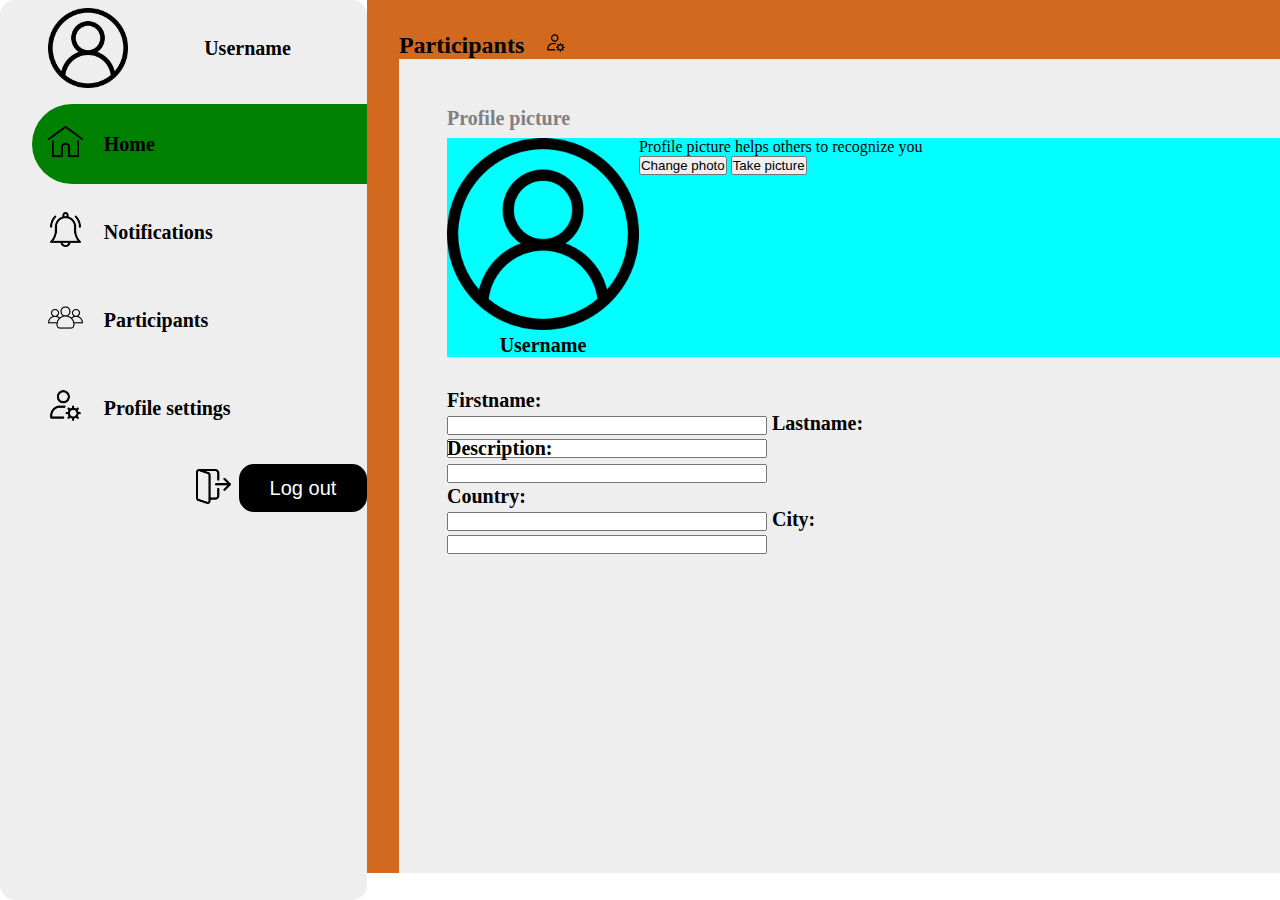
==== html/emp_home.html @ 9d111851 "Tried to Work on employee home page" ====
<!DOCTYPE html>
<html lang="en">
<head>
    <meta charset="UTF-8">
    <meta http-equiv="X-UA-Compatible" content="IE=edge">
    <meta name="viewport" content="width=device-width, initial-scale=1.0">
    <title>Home</title>
    <link rel="stylesheet" href="../css/emp_home.css">
</head>
<body>
    <div class="all">
        <div class="side_bar">
            <div class="identity">
                <div class="profile">
                    <img src="../imgs/user.png" alt="">
                </div>
                <div class="username">Username</div>
            </div>
            <div class="navigation_bar">
                <div class="nav_btn" id="home_nav">
                    <div class="nav_icon">
                        <img src="../imgs/home.png" alt="">
                    </div>
                    <div class="nav_name">Home</div>
                </div>
                <div class="nav_btn" id="notif_nav">
                    <div class="nav_icon">
                        <img src="../imgs/notification.png" alt="">
                    </div>
                    <div class="nav_name">Notifications</div>
                </div>
                <div class="nav_btn" id="part_nav">
                    <div class="nav_icon">
                        <img src="../imgs/group.png" alt="">
                    </div>
                    <div class="nav_name">Participants</div>
                </div>
                <div class="nav_btn" id="seting_nav">
                    <div class="nav_icon">
                        <img src="../imgs/user-profile.png" alt="">
                    </div>
                    <div class="nav_name">Profile settings</div>
                </div>
            </div>
            <div class="logout_div">
                <div class="logout_img">
                    <img src="../imgs/logout.png" alt="">
                </div>
                <button class="logout_btn">Log out</button>
            </div>
        </div>
        
        <!-- ALL ABOUT HOME -->

        <div class="home">
            <h2 class="title">Unfinished tasks</h2>
            <div class="unfinished_div">
                <div class="single_task">
                    <div class="task_title">March M report</div>
                    <div class="task_desc">
                        Providing a summary of all of the activities that have occurred 
                        and are in progress during March
                    </div>
                    <button class="submit">Submit task</button>
                    <div class="bottom_div">
                        <div class="deadline">BB: 12/03/23</div>
                        <div class="problem"><p class="report">Any problem?<a href=""> Report</a></p></div>
                    </div>
                </div>
                <div class="single_task">
                    <div class="task_title">Into to Java</div>
                    <div class="task_desc">
                        Providing a summary of all of the activities that have occurred 
                        and are in progress during March
                    </div>
                    <button class="submit">Submit task</button>
                    <div class="bottom_div">
                        <div class="deadline">BB: 12/03/23</div>
                        <div class="problem"><p class="report">Any problem? <a href="">Report</a></p></div>
                    </div>
                </div>
                <div class="single_task">
                    <div class="task_title">Python introduction</div>
                    <div class="task_desc">
                        Providing a summary of all of the activities that have occurred 
                        and are in progress during March
                    </div>
                    <button class="submit">Submit task</button>
                    <div class="bottom_div">
                        <div class="deadline">BB: 12/03/23</div>
                        <div class="problem"><p class="report">Any problem? <a href="">Report</a></p></div>
                    </div>
                </div>
            </div>
            <h2 class="title">Recently finished</h2>
            <div class="fin_div">
                <div class="task">
                    <div class="task_title">Effects of Internet</div>
                    <p class="review">Review..</p>
                    <div class="acc_date">Approved on 07/03/23</div>
                </div>
                <div class="task">
                    <div class="task_title">programming habits</div>
                    <p class="review">Review..</p>
                    <div class="acc_date">Approved on 09/03/23</div>
                </div>
                <div class="task">
                    <div class="task_title">History of ai</div>
                    <p class="review">Review..</p>
                    <div class="acc_date">Approved on 05/03/23</div>
                </div>
            </div>
        </div>

        <!-- ALL ABOUT NOTIFICATIONS -->

        <div class="notifications">
            <h2 class="title">Notifications <img src="../imgs/notification.png" alt=""></h2>
            <div class="not_body">
                <h2 class="title">Today</h2>
                <div class="today">
                    <div class="single_not">
                        <img src="../imgs/user.png" class="" alt="">
                        <div class="not_desc">Admin sent you a new task !!</div>
                        <p class="time">03:30 PM</p>
                    </div>
                    <div class="single_not">
                        <img src="../imgs/user.png" class="" alt="">
                        <div class="not_desc">Admin sent you a new task !!</div>
                        <p class="time">03:30 PM</p>
                    </div>
                    <div class="single_not">
                        <img src="../imgs/user.png" class="" alt="">
                        <div class="not_desc">Admin sent you a new task !!</div>
                        <p class="time">03:30 PM</p>
                    </div>
                    <div class="single_not">
                        <img src="../imgs/user.png" class="" alt="">
                        <div class="not_desc">Admin sent you a new task !!</div>
                        <p class="time">03:30 PM</p>
                    </div>
                </div>
                <h2 class="title">Yesterday</h2>
                <div class="yesterday">
                    <div class="single_not">
                        <img src="../imgs/user.png" class="" alt="">
                        <div class="not_desc">Admin sent you a new task !!</div>
                        <p class="time">03:30 PM</p>
                    </div>
                    <div class="single_not">
                        <img src="../imgs/user.png" class="" alt="">
                        <div class="not_desc">Admin sent you a new task !!</div>
                        <p class="time">03:30 PM</p>
                    </div>
                </div>
                <h2 class="title">Earlier</h2>
                <div class="earlier">
                    <div class="single_not">
                        <img src="../imgs/user.png" class="" alt="">
                        <div class="not_desc">Admin sent you a new task !!</div>
                        <p class="time">03:30 PM</p>
                    </div>
                    <div class="single_not">
                        <img src="../imgs/user.png" class="" alt="">
                        <div class="not_desc">Admin sent you a new task !!</div>
                        <p class="time">03:30 PM</p>
                    </div>
                    <div class="single_not">
                        <img src="../imgs/user.png" class="" alt="">
                        <div class="not_desc">Admin sent you a new task !!</div>
                        <p class="time">03:30 PM</p>
                    </div>
                </div>
            </div>
        </div>

        <!-- ALL ABOUT PARTICIPANTS -->

        <div class="participants">
            <h2 class="title">Participants <img src="../imgs/user.png" alt=""></h2>
            <div class="part_body">
                <h2 class="title">All</h2>
                <div class="all_part">
                    <div class="single_user">
                        <img src="../imgs/user.png" id="" alt="">
                        <div class="username">Username</div>
                        <div class="name">Aime Bruce Iraguha</div>
                        <div class="user_email">useremail@gmail.com</div>
                        <p class="depart_name">Tech support</p>
                    </div>
                    <div class="single_user">
                        <img src="../imgs/user.png" id="" alt="">
                        <div class="username">Username</div>
                        <div class="name">Aime Bruce Iraguha</div>
                        <div class="user_email">useremail@gmail.com</div>
                        <p class="depart_name">Manager</p>
                    </div>
                    <div class="single_user">
                        <img src="../imgs/user.png" id="" alt="">
                        <div class="username">Username</div>
                        <div class="name">Aime Bruce Iraguha</div>
                        <div class="user_email">useremail@gmail.com</div>
                        <p class="depart_name">Designer</p>
                    </div>
                    <div class="single_user">
                        <img src="../imgs/user.png" id="" alt="">
                        <div class="username">Username</div>
                        <div class="name">Aime Bruce Iraguha</div>
                        <div class="user_email">useremail@gmail.com</div>
                        <p class="depart_name">System Analist</p>
                    </div>
                </div>
                <h2 class="title">In your department</h2>
                <div class="your_dep">
                    <div class="single_user">
                        <div class="user_identity">
                            <img src="../imgs/user.png" class="" alt="">
                            <div class="username">Username</div>
                        </div>
                        <div class="user_contact">
                            <div class="user_phone">Phone: +250 *** ***</div>
                            <div class="user_email">Email: useremail@gmail.com</div>
                            <div class="user_desc">Personal description or about</div>
                        </div>
                    </div>
                    <div class="single_user">
                        <div class="user_identity">
                            <img src="../imgs/user.png" class="" alt="">
                            <div class="username">Username</div>
                        </div>
                        <div class="user_contact">
                            <div class="user_phone">Phone: +250 *** ***</div>
                            <div class="user_email">Email: useremail@gmail.com</div>
                            <div class="user_desc">Personal description or about</div>
                        </div>
                    </div>
                    <div class="single_user">
                        <div class="user_identity">
                            <img src="../imgs/user.png" class="" alt="">
                            <div class="username">Username</div>
                        </div>
                        <div class="user_contact">
                            <div class="user_phone">Phone: +250 *** ***</div>
                            <div class="user_email">Email: useremail@gmail.com</div>
                            <div class="user_desc">Personal description or about</div>
                        </div>
                    </div>
                </div>
            </div>
        </div>

        <!-- ALL ABOUT PROFILE SETTINGS -->

        <div class="profile_settings">
            <h2 class="title">Participants <img src="../imgs/user-profile.png" alt=""></h2>
            <div class="prof_body">
                <h2 class="title">Profile picture</h2>
                <div class="change_pic_div">
                    <div class="prof_id">
                        <img src="../imgs/user.png" alt="">
                        <p class="username">Username</p>
                    </div>
                    <div class="prof_more">
                        <p class="prof_desc">Profile picture helps others to recognize you</p>
                        <div class="change_prof_btns">
                            <button class="change_pic">Change photo</button>
                            <button class="take_pic">Take picture</button>
                        </div>
                    </div>
                </div>
                <div class="change_names_div">
                    Firstname: <br><input type="text" id="">
                    Lastname: <br><input type="text" id=""><br><br>
                </div>
                <div class="change_desc_div">
                    Description: <br><input type="text" id=""><br><br>
                </div>
                <div class="change_location_div">
                    Country: <br><input type="text" id="">
                    City: <br><input type="text" id=""><br><br>
                </div>
            </div>
        </div>
    </div>

</body>
</html>
---- css/emp_home.css ----
:root{
    --primary-color: green;
    --background-primary: white;
    --background-secondary: rgba(238, 238, 238, 1);
    --heading-font-color: grey;
    --info-color: rgba(128, 128, 128, 1);
    --secondary-color: black;
    --button-radius: 20px;
    --white: white;
    --black: black;
    --grey: rgba(217, 217, 217, 1);
    --red: red;
}

*{
    padding: 0;
    margin: 0;
    box-sizing: border-box;
}

.all{
    width: 100%;
    height: fit-content;
    display: flex;
    /* background-color: gold; */

}
.all:hover{
    cursor: default;
}

/* SIDE BAR */

.side_bar{
    width: 25rem;
    height: 100vh;
    padding-left: 2rem;
    border-radius: 15px;
    background-color: var(--background-secondary);
}
.side_bar .identity{
    width: 100%;
    height: 6rem;
    align-items: center;
    padding-left: 1rem;
    /* background-color: red; */
    display: flex;
    flex-direction: row;
}
.identity .profile{
    width: 5rem;
    height: 5rem;
    /* background-color: rosybrown; */
}
.profile img{
    width: 5rem;
    height: 5rem;
}
.identity .username{
    width: fit-content;
    height: fit-content;
    margin: auto;
    font-size: 20px;
    font-weight: bold;
    font-family: Georgia, 'Times New Roman';
}

/* NAVIGATION */
.nav_btn{
    /* margin-left: 20%; */
    width: 100%;
    height: 5rem;
    display: flex;
    flex-direction: row;
    margin-top: .5rem;
    border-bottom-left-radius: 3rem;
    border-top-left-radius: 3rem;
    /* margin-left: 20%; */
}
.nav_btn:hover{
    cursor: pointer;
    background-color: var(--white);
}
#home_nav{
    background-color: var(--primary-color);
}
#home_nav .nav_icon img{
    width: fit-content;
    height: 35px;
    margin: 30% 1rem auto 1rem;
}
.nav_icon img{
    width: fit-content;
    height: 35px;
    margin: 30% 1rem auto 1rem;
}
img{
    width: 35px;
    height: 35px;
}
.nav_name{
    color: var(--black);
    font-size: 20px;
    font-weight: bold;
    font-family: Georgia, 'Times New Roman';
    margin: auto 0rem auto .3rem;
}
.logout_div{
    width: 100%;
    height: 5rem;
    display: flex;
    flex-direction: row;
    /* background-color: aqua; */
    align-items: center;
    justify-content: end;
}
.logout_div button{
    background-color: var(--black);
    color: var(--white);
    width: 8rem;
    height: 3rem;
    font-size: 20px;
    border: none;
    border-radius: 15px;
    margin-left: .5rem;
}
.logout_div button:hover{
    color: var(--primary-color);
    cursor: pointer;
}

/* ALL ABOUT HOME */

.home{
    width: 60rem;
    height: 100vh;
    padding-left: 2rem;
    padding-top: 2rem;
    overflow-y: scroll;
    /* background-color: burlywood; */
    display: none;
}
.home .title{
    font-family: Georgia, 'Times New Roman';
    color: var(--info-color);
    margin-bottom: 1rem;
}
.unfinished_div{
    width: 100%;
    height: 27rem;
    display: flex;
    flex-direction: row;
    margin-bottom: 1rem;
    gap: 1rem;
    padding: .5rem 0rem 0rem .5rem;
    background-color: var(--background-secondary);
}
.single_task{
    width: 20rem;
    height: 25rem;
    display: flex;
    flex-direction: column;
    border: 2px solid var(--primary-color);
    border-radius: 15px;
    align-items: center;
    padding: 1rem .5rem 1rem .5rem;
}
.task_title{
    font-size: 25px;
    font-weight: bold;
    font-family: Georgia;
    margin-bottom: 2rem;
}
.task_desc{
    font-size: 20px;
    text-align: justify;
}
.submit{
    background-color: var(--white);
    color: var(--black);
    font-size: 18px;
    font-weight: bold;
    height: 2rem;
    width: 7rem;
    border: none;
    border-radius: 5px;
    margin-top: 2rem;
}
.submit:hover{
    color: var(--primary-color);
    cursor: pointer;
}
.bottom_div{
    width: 100%;
    height: 10rem;
    align-items: end;
    display: flex;
    flex-direction: row;
    gap: 2rem;
}
.report a{
    text-decoration: none;
}
.fin_div{
    width: 32rem;
    height: fit-content;
    background-color: var(--background-secondary);
    display: flex;
    flex-direction: column;
    gap: .5rem;
    justify-content: center;
}
.task{
    width: 100%;
    height: fit-content;
    border: 2px solid var(--primary-color);
    border-radius: 10px;
    padding-left: .5rem;
    padding-top: .5rem;
    padding-bottom: .5rem;
    padding-right: .5rem;
}
.task .task_title{
    font-family: 'Times New Roman', Times, serif;
    font-weight: bold;
    font-size: 22px;
    text-transform: uppercase;
}
.task .review{
    color: var(--primary-color);
}
.task .acc_date{
    font-weight: bold;
    float: right;
}

/* ALL ABOUT NOTIFICATIONS */
.notifications{
    width: 60rem;
    height: 100vh;
    padding-left: 2rem;
    padding-top: 2rem;
    overflow-y: scroll;
    /* background-color: chocolate; */
    display: none;
}
.notifications .title{
    font-family: Georgia, 'Times New Roman';
    color: var(--black);
    margin-bottom: 1rem;
    /* margin-top: 1rem; */
    gap: .5rem;
}
.notifications .not_body h2{
    font-family: Georgia, 'Times New Roman';
    color: var(--info-color);
    margin-top: 1rem;
    margin-bottom: 0rem;
}
.title img{
    width: 20px;
    height: 20px;
    margin-left: 1rem;
}
.not_body{
    width: 100%;
    height: fit-content;
    padding-left: 1rem;
    padding-top: .5rem;
    padding-bottom: .5rem;
    padding-right: .5rem;
    border-radius: 10px;
    background-color: var(--background-secondary);
}
.not_body div{
    width: 100%;
    height: fit-content;
    padding: 0rem .5rem 0rem .5rem;
}
.not_body div .single_not{
    width: 100%;
    height: 5rem;
    display: flex;
    flex-direction: row;
    align-items: center;
    justify-content: space-around;
    background-color: var(--grey);
    margin-top: .5rem;
}
.not_desc{
    margin: auto auto auto 1rem;
    font-size: 1.5rem;
}
.time{
    width: 7rem;
    height: fit-content;
    /* background-color: aqua; */
    color: var(--primary-color);
    font-size: 20px;
    font-weight: bold;
}

/* ALL ABOUT PARTICIPANTS */
.participants{
    width: 100%;
    height: 100vh;
    padding-left: 2rem;
    padding-top: 2rem;
    overflow: scroll;
    /* background-color: chocolate; */
    display: none;
}
.participants .part_body h2{
    font-family: Georgia, 'Times New Roman';
    color: var(--info-color);
    margin-top: 1rem;
    margin-bottom: .5rem;
}
.all_part{
    width: 100%;
    height: fit-content;
    display: flex;
    flex-direction: row;
    gap: 1rem;
    padding-left: 1rem;
    padding-top: .5rem;
    padding-bottom: .5rem;
    padding-right: .5rem;
    border-radius: 10px;
    background-color: var(--background-secondary);
    overflow-x: visible;

}
.all_part .single_user{
    width: 15rem;
    height: 20rem;
    border: 2px solid var(--primary-color);
    border-radius: 15px;
    display: flex;
    flex-direction: column;
    align-items: center;
    gap: 1rem;
    padding: 1rem .5rem 1rem .5rem;
    background-color: var(--grey);
}
.single_user img{
    height: 70px;
    width: 70px;
    margin-bottom: 12%;
}
.username{
    font-size: 20px;
    font-weight: bold;
}
.name , .depart_name{
    font-size: 22px;
}
.depart_name{
    font-weight: bold;
    color: var(--primary-color);
    float: right;
}
.your_dep{
    width: 62.5rem;
    height: fit-content;
    display: flex;
    flex-direction: row;
    padding-left: 1rem;
    padding-top: .5rem;
    padding-bottom: .5rem;
    margin-bottom: 1rem;
    border-radius: 10px;
    gap: 1rem;
    background-color: var(--background-secondary);
}
.your_dep .single_user{
    background-color: var(--grey);
    display: flex;
    flex-direction: row;
    padding-left: .5rem;
    padding-top: .5rem;
    border-radius: 10px;
    width: 20rem;
    height: 10rem;
    gap: 1rem;
}
.single_user .user_contact{
    gap:2rem;
}
.single_user .user_identity{
    display: flex;
    flex-direction: column;
    gap: .5rem;
}

/* ALL ABOUT PROFILE SETTINGS */
.profile_settings{
    width: 62.5rem;
    height: 97vh;
    padding-left: 2rem;
    padding-top: 2rem;
    overflow-y: scroll;
    background-color: chocolate;
    /* display: none; */
}
.profile_settings .prof_body h2{
    font-family: Georgia, 'Times New Roman';
    font-size: 20px;
    color: var(--info-color);
    margin-top: 1rem;
    margin-bottom: .5rem;
}
.prof_body{
    width: fit-content;
    height: 100%;
    padding-top: 2rem;
    padding-left: 3rem;
    background-color: var(--background-secondary);
}
.change_pic_div{
    width: 100%;
    height: fit-content;
    background-color: aqua;
    display: flex;
    flex-direction: row;
}
.prof_id img{
    width: 12rem;
    height: 12rem;
}
.prof_id .username{
    font-size: 20px;
    text-align: center;
}
.change_names_div , .change_desc_div , .change_location_div{
    font-size: 20px;
    font-weight: bold;
    width: 54.7rem;
    height: 3rem;
    padding-top: 2rem;
}
input{
    width: 20rem;
}
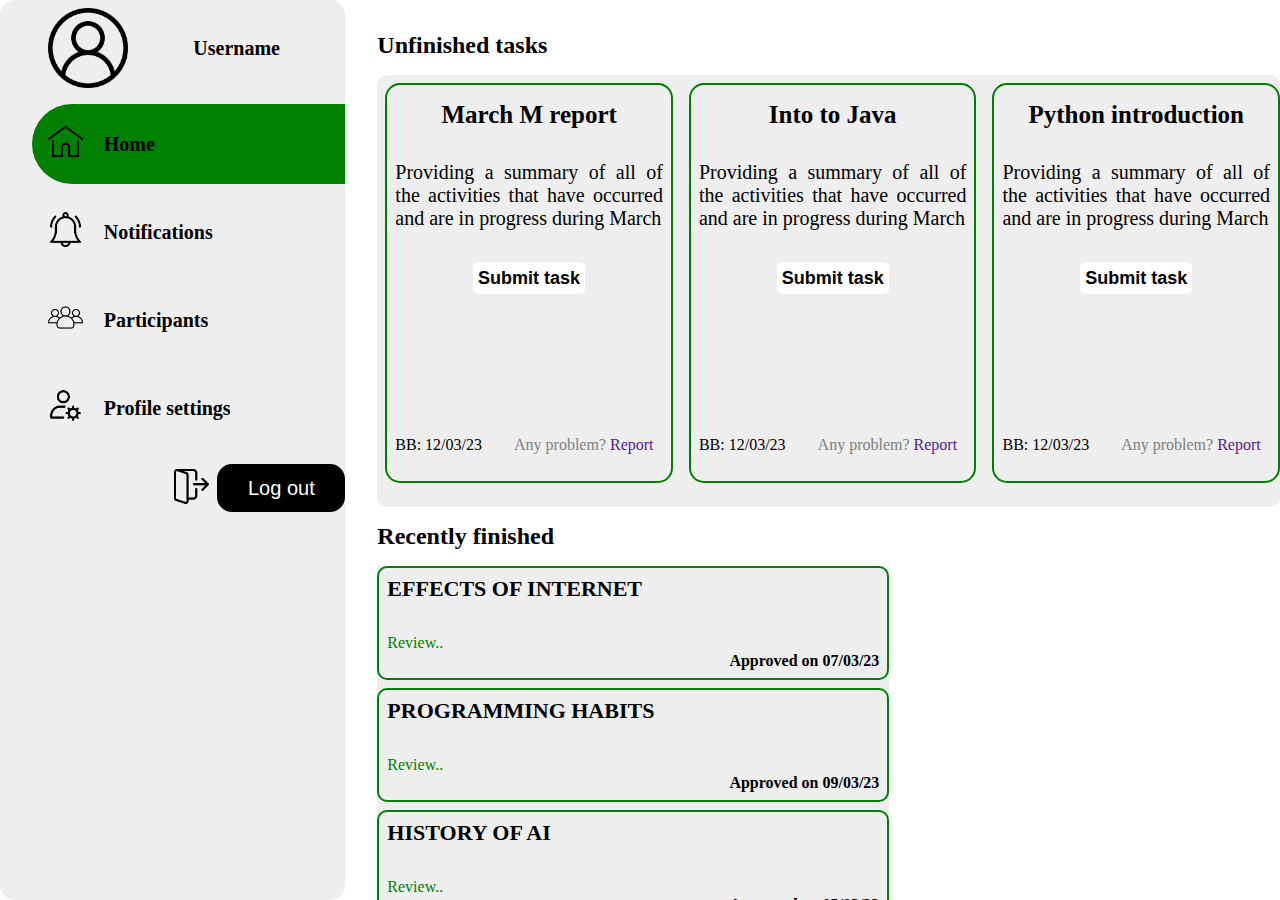
==== commit b76311e0: "All I have done today" ====
--- a/html/emp_home.html
+++ b/html/emp_home.html
@@ -9,6 +9,7 @@
 </head>
 <body>
     <div class="all">
+        <!-- <div class="side"></div> -->
         <div class="side_bar">
             <div class="identity">
                 <div class="profile">
@@ -35,7 +36,7 @@
                     </div>
                     <div class="nav_name">Participants</div>
                 </div>
-                <div class="nav_btn" id="seting_nav">
+                <div class="nav_btn" id="setting_nav">
                     <div class="nav_icon">
                         <img src="../imgs/user-profile.png" alt="">
                     </div>
@@ -46,7 +47,7 @@
                 <div class="logout_img">
                     <img src="../imgs/logout.png" alt="">
                 </div>
-                <button class="logout_btn">Log out</button>
+                <button class="logout_btn"><a href="../index.html">Log out</a></button>
             </div>
         </div>
         
@@ -252,13 +253,13 @@
         <!-- ALL ABOUT PROFILE SETTINGS -->
 
         <div class="profile_settings">
-            <h2 class="title">Participants <img src="../imgs/user-profile.png" alt=""></h2>
+            <h2 class="title">Profile settings <img src="../imgs/user-profile.png" alt=""></h2>
             <div class="prof_body">
                 <h2 class="title">Profile picture</h2>
                 <div class="change_pic_div">
                     <div class="prof_id">
                         <img src="../imgs/user.png" alt="">
-                        <p class="username">Username</p>
+                        <p class="username">Aime Bruce</p>
                     </div>
                     <div class="prof_more">
                         <p class="prof_desc">Profile picture helps others to recognize you</p>
@@ -269,19 +270,32 @@
                     </div>
                 </div>
                 <div class="change_names_div">
-                    Firstname: <br><input type="text" id="">
-                    Lastname: <br><input type="text" id=""><br><br>
-                </div>
+                    <div>
+                        <p>Firstname: </p> <input type="text" id="">
+                    </div>
+                    <div>
+                        <p>Lastname: </p> <input type="text" id="">
+                    </div>
+                </div><br>
                 <div class="change_desc_div">
-                    Description: <br><input type="text" id=""><br><br>
-                </div>
+                    <div>
+                        <p>Description: </p> <input type="text" id="">
+                    </div>
+                </div><br>
                 <div class="change_location_div">
-                    Country: <br><input type="text" id="">
-                    City: <br><input type="text" id=""><br><br>
-                </div>
+                    <div>
+                        <p>Country: </p> <input type="text" id="">
+                    </div>
+                    <div>
+                        <p>City: </p> <input type="text" id=""><br>
+                    </div>
+                </div><br>
+                <button class="save">Save</button>
+                <button class="cancel">Cancel</button>
             </div>
         </div>
     </div>
 
+    <script src="../js/emp_home.js"></script>
 </body>
 </html>--- a/css/emp_home.css
+++ b/css/emp_home.css
@@ -31,9 +31,17 @@
 
 /* SIDE BAR */
 
+/* .side{
+    width: 26rem;
+    height: 100vh;
+    position: relative;
+    padding-left: 2rem;
+    border-radius: 15px;
+} */
 .side_bar{
-    width: 25rem;
+    width: 23rem;
     height: 100vh;
+    position: relative;
     padding-left: 2rem;
     border-radius: 15px;
     background-color: var(--background-secondary);
@@ -124,25 +132,28 @@
     border-radius: 15px;
     margin-left: .5rem;
 }
-.logout_div button:hover{
+.logout_div button a:hover{
     color: var(--primary-color);
     cursor: pointer;
 }
-
+.logout_div button a{
+    text-decoration: none;
+    color: var(--white);
+}
 /* ALL ABOUT HOME */
 
 .home{
-    width: 60rem;
+    width: 62.5rem;
     height: 100vh;
     padding-left: 2rem;
     padding-top: 2rem;
     overflow-y: scroll;
     /* background-color: burlywood; */
-    display: none;
+    display: block;
 }
 .home .title{
     font-family: Georgia, 'Times New Roman';
-    color: var(--info-color);
+    color: var(--black);
     margin-bottom: 1rem;
 }
 .unfinished_div{
@@ -151,6 +162,7 @@
     display: flex;
     flex-direction: row;
     margin-bottom: 1rem;
+    border-radius: 10px;
     gap: 1rem;
     padding: .5rem 0rem 0rem .5rem;
     background-color: var(--background-secondary);
@@ -236,7 +248,7 @@
 
 /* ALL ABOUT NOTIFICATIONS */
 .notifications{
-    width: 60rem;
+    width: 62.5rem;
     height: 100vh;
     padding-left: 2rem;
     padding-top: 2rem;
@@ -302,11 +314,11 @@
 
 /* ALL ABOUT PARTICIPANTS */
 .participants{
-    width: 100%;
+    width: 62.5rem;
     height: 100vh;
     padding-left: 2rem;
     padding-top: 2rem;
-    overflow: scroll;
+    overflow-y: scroll;
     /* background-color: chocolate; */
     display: none;
 }
@@ -361,7 +373,7 @@
     float: right;
 }
 .your_dep{
-    width: 62.5rem;
+    width: 56.5rem;
     height: fit-content;
     display: flex;
     flex-direction: row;
@@ -400,8 +412,8 @@
     padding-left: 2rem;
     padding-top: 2rem;
     overflow-y: scroll;
-    background-color: chocolate;
-    /* display: none; */
+    /* background-color: chocolate; */
+    display: none;
 }
 .profile_settings .prof_body h2{
     font-family: Georgia, 'Times New Roman';
@@ -411,34 +423,126 @@
     margin-bottom: .5rem;
 }
 .prof_body{
-    width: fit-content;
-    height: 100%;
+    width: 100%;
+    height: fit-content;
     padding-top: 2rem;
-    padding-left: 3rem;
+    padding-right: 1rem;
+    padding-left: 1rem;
+    border-radius: 10px;
     background-color: var(--background-secondary);
 }
 .change_pic_div{
-    width: 100%;
-    height: fit-content;
-    background-color: aqua;
-    display: flex;
-    flex-direction: row;
+    width: 90%;
+    height: fit-content;
+    /* background-color: aqua; */
+    margin: auto;
+    margin-bottom: 3rem;
+    display: flex;
+    flex-direction: row;
+    align-items: center;
+    justify-content: space-between;
 }
 .prof_id img{
-    width: 12rem;
-    height: 12rem;
+    width: 10rem;
+    height: 10rem;
 }
 .prof_id .username{
-    font-size: 20px;
+    font-size: 25px;
     text-align: center;
 }
+.prof_more{
+    width: 90%;
+    height: 10rem;
+    text-align: center;
+    margin: auto;
+    gap: 3rem;
+    display: flex;
+    flex-direction: column;
+}
+.prof_desc{
+    font-size: x-large;
+    font-weight: bolder;
+    word-spacing: 10px;
+}
+.change_prof_btns{
+    /* background-color: yellow; */
+    /* width: fit-content; */
+    height: 3rem;
+    gap: 5rem;
+    display: flex;
+    flex-direction: row;
+    margin: auto auto;
+    justify-content: center;
+}
+.change_prof_btns button{
+    width: 9rem;
+    height: 3rem;
+    font-size: larger;
+    font-weight: bold;
+    border: none;
+    border-radius: 10px;
+    letter-spacing: -.1px;
+}
+.change_prof_btns button:hover{
+    color: var(--primary-color);
+    cursor: pointer;
+}
+.change_pic{
+    color: var(--black);
+    background-color: var(--white);
+}
+.take_pic{
+    color: var(--white);
+    background-color: var(--black);
+}
 .change_names_div , .change_desc_div , .change_location_div{
     font-size: 20px;
     font-weight: bold;
     width: 54.7rem;
+    height: fit-content;
+    display: flex;
+    flex-direction: row;
+    padding-left: 0rem;
+    padding-right: 3rem;
+    gap: .5rem;
+    justify-content: space-between;
+    /* background-color: aquamarine; */
+}
+.change_names_div div{
+    display: flex;
+    flex-direction: column;
+}
+.change_desc_div div input{
+    width: 28.5rem;
     height: 3rem;
-    padding-top: 2rem;
 }
 input{
     width: 20rem;
+    height: 2rem;
+    font-size: 20px;
+    outline: none;
+    color: var(--primary-color);
+}
+input:hover{
+    outline-offset: 0px;
+    outline: 2px solid var(--primary-color);
+}
+div div div div div p{
+    color: var(--info-color);
+}
+.prof_body .save, .prof_body .cancel{
+    width: 7rem;
+    height: 3rem;
+    font-size: large ;
+    font-weight: bold;
+    border: none;
+    border-radius: 10px;
+    letter-spacing: -.1px;
+    background-color: var(--white);
+    transition: .5s;
+}
+.prof_body .save:hover, .prof_body .cancel:hover{
+    background-color: var(--black);
+    color: var(--primary-color);
+    cursor: pointer;
 }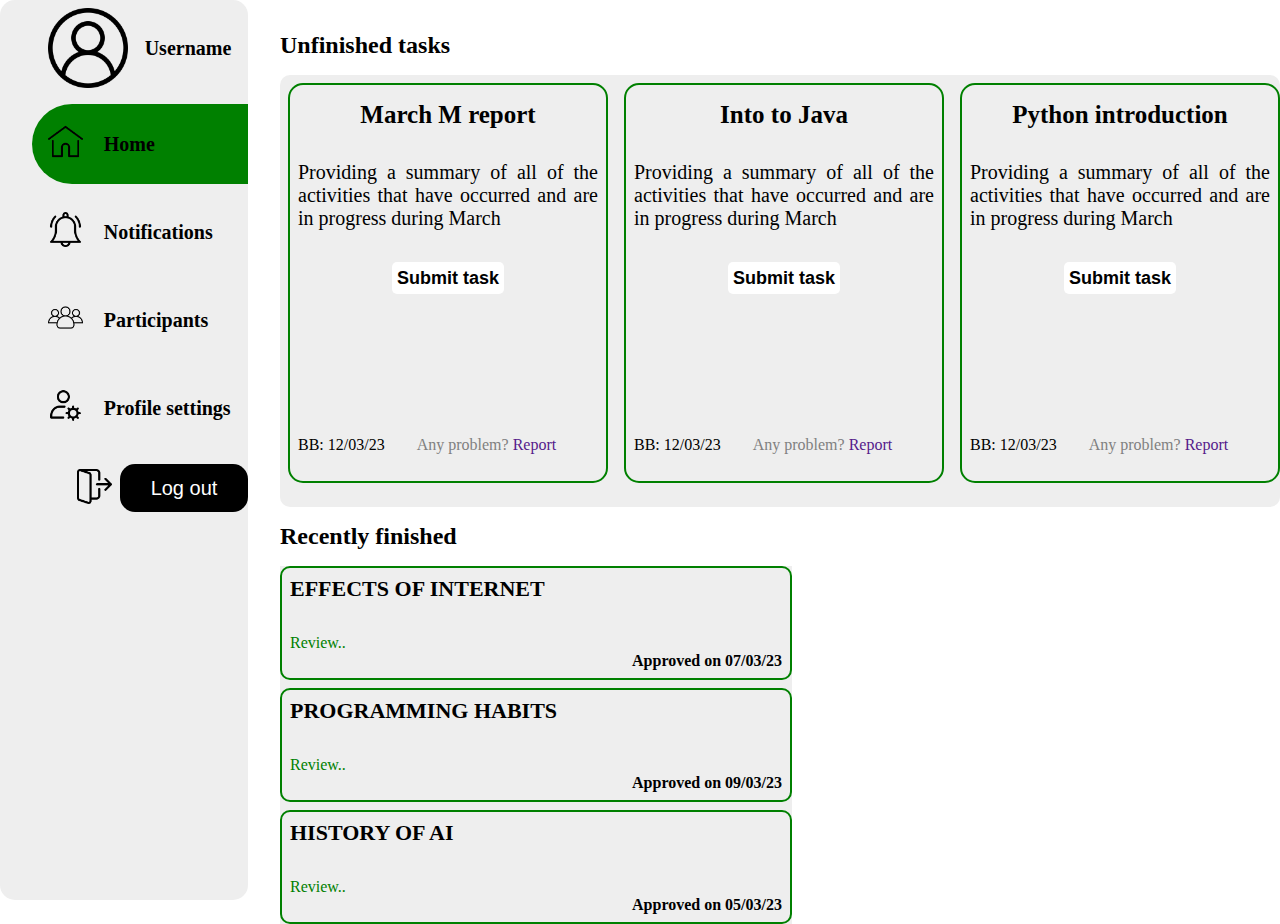
==== commit af42012b: "Today's first change" ====
--- a/html/emp_home.html
+++ b/html/emp_home.html
@@ -277,17 +277,17 @@
                         <p>Lastname: </p> <input type="text" id="">
                     </div>
                 </div><br>
+                <div class="change_location_div">
+                    <div>
+                        <p>Country: </p> <input type="text" id="">
+                    </div>
+                    <div>
+                        <p>City: </p> <input type="text" id=""><br>
+                    </div>
+                </div><br>
                 <div class="change_desc_div">
                     <div>
                         <p>Description: </p> <input type="text" id="">
-                    </div>
-                </div><br>
-                <div class="change_location_div">
-                    <div>
-                        <p>Country: </p> <input type="text" id="">
-                    </div>
-                    <div>
-                        <p>City: </p> <input type="text" id=""><br>
                     </div>
                 </div><br>
                 <button class="save">Save</button>
--- a/css/emp_home.css
+++ b/css/emp_home.css
@@ -143,11 +143,11 @@
 /* ALL ABOUT HOME */
 
 .home{
-    width: 62.5rem;
+    width: 100%;
     height: 100vh;
     padding-left: 2rem;
     padding-top: 2rem;
-    overflow-y: scroll;
+    /* overflow-y: scroll; */
     /* background-color: burlywood; */
     display: block;
 }
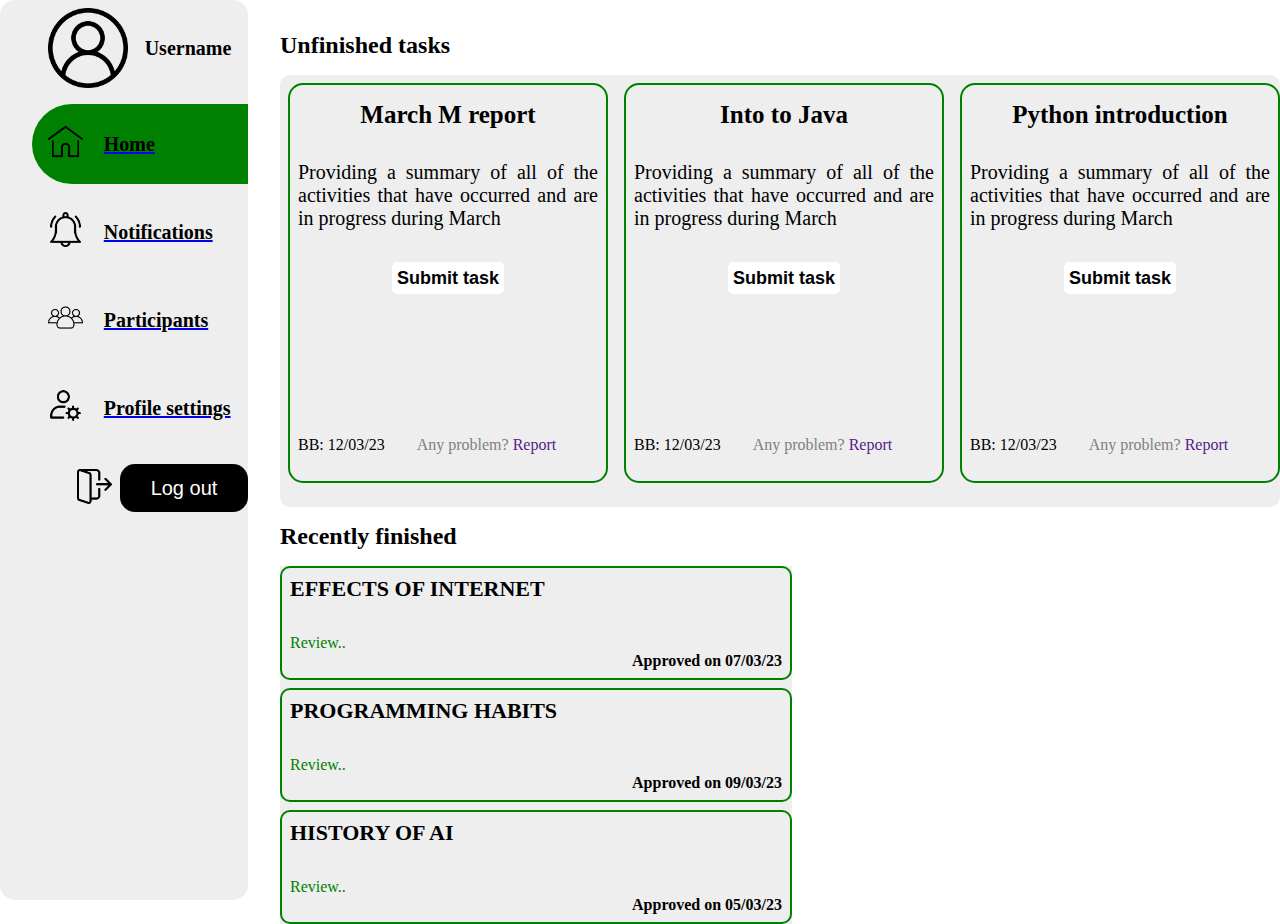
==== commit 5db40feb: "Separating codes in their files" ====
--- a/html/emp_home.html
+++ b/html/emp_home.html
@@ -9,7 +9,7 @@
 </head>
 <body>
     <div class="all">
-        <!-- <div class="side"></div> -->
+        <div class="side"></div>
         <div class="side_bar">
             <div class="identity">
                 <div class="profile">
@@ -18,30 +18,38 @@
                 <div class="username">Username</div>
             </div>
             <div class="navigation_bar">
-                <div class="nav_btn" id="home_nav">
+                <a href="../html/emp_home.html">
+                    <div class="nav_btn" id="home_nav">
                     <div class="nav_icon">
                         <img src="../imgs/home.png" alt="">
                     </div>
                     <div class="nav_name">Home</div>
                 </div>
-                <div class="nav_btn" id="notif_nav">
-                    <div class="nav_icon">
-                        <img src="../imgs/notification.png" alt="">
+                </a>
+                <a href="../html/emp_notif.html">
+                    <div class="nav_btn" id="notif_nav">
+                        <div class="nav_icon">
+                            <img src="../imgs/notification.png" alt="">
+                        </div>
+                        <div class="nav_name">Notifications</div>
                     </div>
-                    <div class="nav_name">Notifications</div>
-                </div>
-                <div class="nav_btn" id="part_nav">
-                    <div class="nav_icon">
-                        <img src="../imgs/group.png" alt="">
+                </a>
+                <a href="../html/emp_part.html">
+                    <div class="nav_btn" id="part_nav">
+                        <div class="nav_icon">
+                            <img src="../imgs/group.png" alt="">
+                        </div>
+                        <div class="nav_name">Participants</div>
                     </div>
-                    <div class="nav_name">Participants</div>
-                </div>
-                <div class="nav_btn" id="setting_nav">
-                    <div class="nav_icon">
-                        <img src="../imgs/user-profile.png" alt="">
+                </a>
+                <a href="../html/emp_setting.html">
+                    <div class="nav_btn" id="setting_nav">
+                        <div class="nav_icon">
+                            <img src="../imgs/user-profile.png" alt="">
+                        </div>
+                        <div class="nav_name">Profile settings</div>
                     </div>
-                    <div class="nav_name">Profile settings</div>
-                </div>
+                </a>
             </div>
             <div class="logout_div">
                 <div class="logout_img">
@@ -112,188 +120,6 @@
                 </div>
             </div>
         </div>
-
-        <!-- ALL ABOUT NOTIFICATIONS -->
-
-        <div class="notifications">
-            <h2 class="title">Notifications <img src="../imgs/notification.png" alt=""></h2>
-            <div class="not_body">
-                <h2 class="title">Today</h2>
-                <div class="today">
-                    <div class="single_not">
-                        <img src="../imgs/user.png" class="" alt="">
-                        <div class="not_desc">Admin sent you a new task !!</div>
-                        <p class="time">03:30 PM</p>
-                    </div>
-                    <div class="single_not">
-                        <img src="../imgs/user.png" class="" alt="">
-                        <div class="not_desc">Admin sent you a new task !!</div>
-                        <p class="time">03:30 PM</p>
-                    </div>
-                    <div class="single_not">
-                        <img src="../imgs/user.png" class="" alt="">
-                        <div class="not_desc">Admin sent you a new task !!</div>
-                        <p class="time">03:30 PM</p>
-                    </div>
-                    <div class="single_not">
-                        <img src="../imgs/user.png" class="" alt="">
-                        <div class="not_desc">Admin sent you a new task !!</div>
-                        <p class="time">03:30 PM</p>
-                    </div>
-                </div>
-                <h2 class="title">Yesterday</h2>
-                <div class="yesterday">
-                    <div class="single_not">
-                        <img src="../imgs/user.png" class="" alt="">
-                        <div class="not_desc">Admin sent you a new task !!</div>
-                        <p class="time">03:30 PM</p>
-                    </div>
-                    <div class="single_not">
-                        <img src="../imgs/user.png" class="" alt="">
-                        <div class="not_desc">Admin sent you a new task !!</div>
-                        <p class="time">03:30 PM</p>
-                    </div>
-                </div>
-                <h2 class="title">Earlier</h2>
-                <div class="earlier">
-                    <div class="single_not">
-                        <img src="../imgs/user.png" class="" alt="">
-                        <div class="not_desc">Admin sent you a new task !!</div>
-                        <p class="time">03:30 PM</p>
-                    </div>
-                    <div class="single_not">
-                        <img src="../imgs/user.png" class="" alt="">
-                        <div class="not_desc">Admin sent you a new task !!</div>
-                        <p class="time">03:30 PM</p>
-                    </div>
-                    <div class="single_not">
-                        <img src="../imgs/user.png" class="" alt="">
-                        <div class="not_desc">Admin sent you a new task !!</div>
-                        <p class="time">03:30 PM</p>
-                    </div>
-                </div>
-            </div>
-        </div>
-
-        <!-- ALL ABOUT PARTICIPANTS -->
-
-        <div class="participants">
-            <h2 class="title">Participants <img src="../imgs/user.png" alt=""></h2>
-            <div class="part_body">
-                <h2 class="title">All</h2>
-                <div class="all_part">
-                    <div class="single_user">
-                        <img src="../imgs/user.png" id="" alt="">
-                        <div class="username">Username</div>
-                        <div class="name">Aime Bruce Iraguha</div>
-                        <div class="user_email">useremail@gmail.com</div>
-                        <p class="depart_name">Tech support</p>
-                    </div>
-                    <div class="single_user">
-                        <img src="../imgs/user.png" id="" alt="">
-                        <div class="username">Username</div>
-                        <div class="name">Aime Bruce Iraguha</div>
-                        <div class="user_email">useremail@gmail.com</div>
-                        <p class="depart_name">Manager</p>
-                    </div>
-                    <div class="single_user">
-                        <img src="../imgs/user.png" id="" alt="">
-                        <div class="username">Username</div>
-                        <div class="name">Aime Bruce Iraguha</div>
-                        <div class="user_email">useremail@gmail.com</div>
-                        <p class="depart_name">Designer</p>
-                    </div>
-                    <div class="single_user">
-                        <img src="../imgs/user.png" id="" alt="">
-                        <div class="username">Username</div>
-                        <div class="name">Aime Bruce Iraguha</div>
-                        <div class="user_email">useremail@gmail.com</div>
-                        <p class="depart_name">System Analist</p>
-                    </div>
-                </div>
-                <h2 class="title">In your department</h2>
-                <div class="your_dep">
-                    <div class="single_user">
-                        <div class="user_identity">
-                            <img src="../imgs/user.png" class="" alt="">
-                            <div class="username">Username</div>
-                        </div>
-                        <div class="user_contact">
-                            <div class="user_phone">Phone: +250 *** ***</div>
-                            <div class="user_email">Email: useremail@gmail.com</div>
-                            <div class="user_desc">Personal description or about</div>
-                        </div>
-                    </div>
-                    <div class="single_user">
-                        <div class="user_identity">
-                            <img src="../imgs/user.png" class="" alt="">
-                            <div class="username">Username</div>
-                        </div>
-                        <div class="user_contact">
-                            <div class="user_phone">Phone: +250 *** ***</div>
-                            <div class="user_email">Email: useremail@gmail.com</div>
-                            <div class="user_desc">Personal description or about</div>
-                        </div>
-                    </div>
-                    <div class="single_user">
-                        <div class="user_identity">
-                            <img src="../imgs/user.png" class="" alt="">
-                            <div class="username">Username</div>
-                        </div>
-                        <div class="user_contact">
-                            <div class="user_phone">Phone: +250 *** ***</div>
-                            <div class="user_email">Email: useremail@gmail.com</div>
-                            <div class="user_desc">Personal description or about</div>
-                        </div>
-                    </div>
-                </div>
-            </div>
-        </div>
-
-        <!-- ALL ABOUT PROFILE SETTINGS -->
-
-        <div class="profile_settings">
-            <h2 class="title">Profile settings <img src="../imgs/user-profile.png" alt=""></h2>
-            <div class="prof_body">
-                <h2 class="title">Profile picture</h2>
-                <div class="change_pic_div">
-                    <div class="prof_id">
-                        <img src="../imgs/user.png" alt="">
-                        <p class="username">Aime Bruce</p>
-                    </div>
-                    <div class="prof_more">
-                        <p class="prof_desc">Profile picture helps others to recognize you</p>
-                        <div class="change_prof_btns">
-                            <button class="change_pic">Change photo</button>
-                            <button class="take_pic">Take picture</button>
-                        </div>
-                    </div>
-                </div>
-                <div class="change_names_div">
-                    <div>
-                        <p>Firstname: </p> <input type="text" id="">
-                    </div>
-                    <div>
-                        <p>Lastname: </p> <input type="text" id="">
-                    </div>
-                </div><br>
-                <div class="change_location_div">
-                    <div>
-                        <p>Country: </p> <input type="text" id="">
-                    </div>
-                    <div>
-                        <p>City: </p> <input type="text" id=""><br>
-                    </div>
-                </div><br>
-                <div class="change_desc_div">
-                    <div>
-                        <p>Description: </p> <input type="text" id="">
-                    </div>
-                </div><br>
-                <button class="save">Save</button>
-                <button class="cancel">Cancel</button>
-            </div>
-        </div>
     </div>
 
     <script src="../js/emp_home.js"></script>
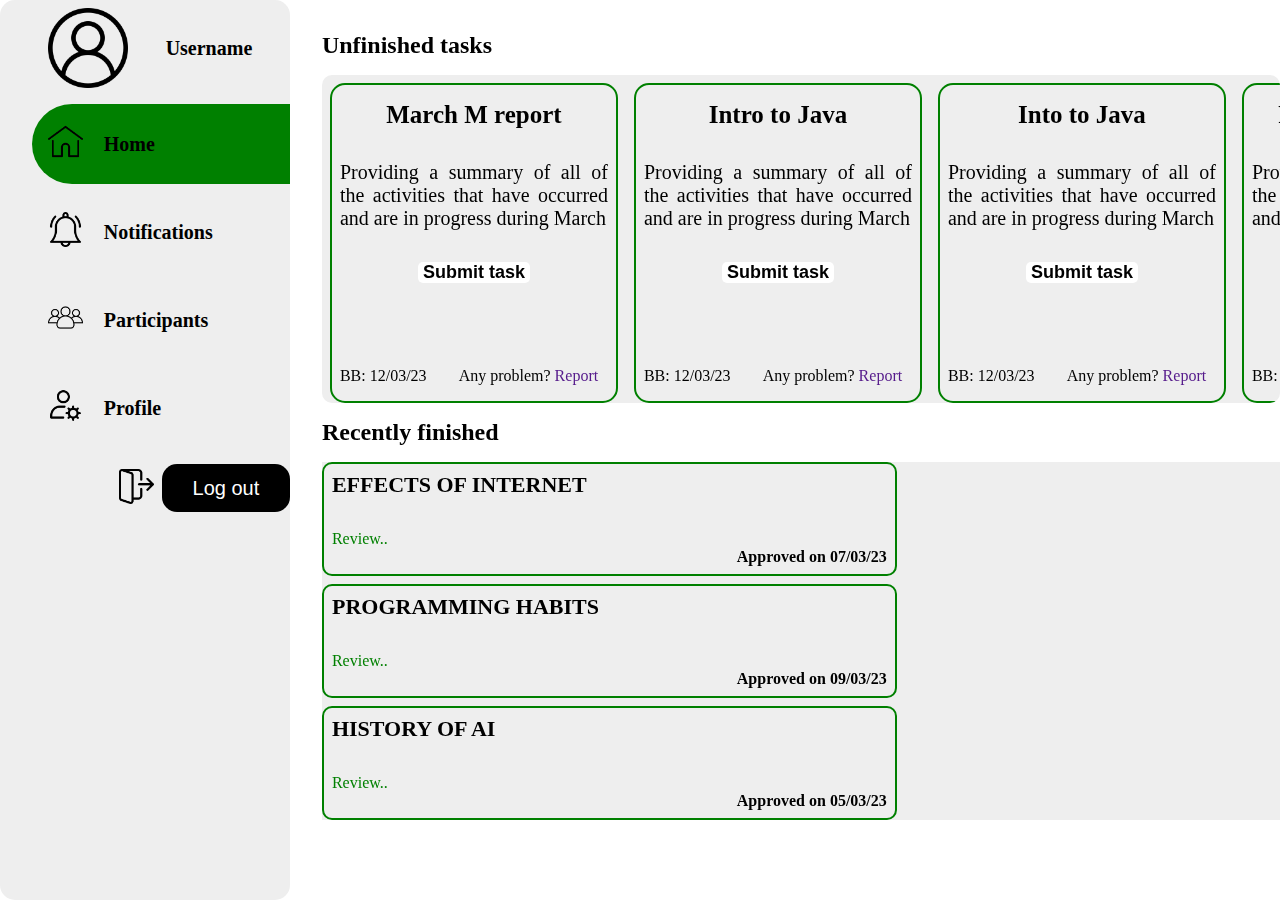
==== commit a89964d3: "Few modifications on emp_home responsiveness" ====
--- a/html/emp_home.html
+++ b/html/emp_home.html
@@ -47,7 +47,7 @@
                         <div class="nav_icon">
                             <img src="../imgs/user-profile.png" alt="">
                         </div>
-                        <div class="nav_name">Profile settings</div>
+                        <div class="nav_name">Profile</div>
                     </div>
                 </a>
             </div>
@@ -77,7 +77,31 @@
                     </div>
                 </div>
                 <div class="single_task">
+                    <div class="task_title">Intro to Java</div>
+                    <div class="task_desc">
+                        Providing a summary of all of the activities that have occurred 
+                        and are in progress during March
+                    </div>
+                    <button class="submit">Submit task</button>
+                    <div class="bottom_div">
+                        <div class="deadline">BB: 12/03/23</div>
+                        <div class="problem"><p class="report">Any problem? <a href="">Report</a></p></div>
+                    </div>
+                </div>
+                <div class="single_task">
                     <div class="task_title">Into to Java</div>
+                    <div class="task_desc">
+                        Providing a summary of all of the activities that have occurred 
+                        and are in progress during March
+                    </div>
+                    <button class="submit">Submit task</button>
+                    <div class="bottom_div">
+                        <div class="deadline">BB: 12/03/23</div>
+                        <div class="problem"><p class="report">Any problem? <a href="">Report</a></p></div>
+                    </div>
+                </div>
+                <div class="single_task">
+                    <div class="task_title">Python introduction</div>
                     <div class="task_desc">
                         Providing a summary of all of the activities that have occurred 
                         and are in progress during March
--- a/css/emp_home.css
+++ b/css/emp_home.css
@@ -31,13 +31,13 @@
 
 /* SIDE BAR */
 
-/* .side{
-    width: 26rem;
+.side{
+    width: 30rem;
     height: 100vh;
-    position: relative;
+    position: absolute;
     padding-left: 2rem;
     border-radius: 15px;
-} */
+}
 .side_bar{
     width: 23rem;
     height: 100vh;
@@ -84,6 +84,9 @@
     border-bottom-left-radius: 3rem;
     border-top-left-radius: 3rem;
     /* margin-left: 20%; */
+}
+a{
+    text-decoration: none;
 }
 .nav_btn:hover{
     cursor: pointer;
@@ -147,7 +150,7 @@
     height: 100vh;
     padding-left: 2rem;
     padding-top: 2rem;
-    /* overflow-y: scroll; */
+    overflow-y: scroll;
     /* background-color: burlywood; */
     display: block;
 }
@@ -157,19 +160,20 @@
     margin-bottom: 1rem;
 }
 .unfinished_div{
-    width: 100%;
-    height: 27rem;
+    height: fit-content;
     display: flex;
     flex-direction: row;
     margin-bottom: 1rem;
     border-radius: 10px;
     gap: 1rem;
+    overflow-x: scroll;
     padding: .5rem 0rem 0rem .5rem;
     background-color: var(--background-secondary);
 }
 .single_task{
-    width: 20rem;
-    height: 25rem;
+    max-width: 20rem;
+    min-width: 18rem;
+    height: 20rem;
     display: flex;
     flex-direction: column;
     border: 2px solid var(--primary-color);
@@ -214,16 +218,16 @@
     text-decoration: none;
 }
 .fin_div{
-    width: 32rem;
     height: fit-content;
     background-color: var(--background-secondary);
     display: flex;
     flex-direction: column;
     gap: .5rem;
+    align-items:normal;
     justify-content: center;
 }
 .task{
-    width: 100%;
+    width: 60%;
     height: fit-content;
     border: 2px solid var(--primary-color);
     border-radius: 10px;
@@ -246,303 +250,101 @@
     float: right;
 }
 
-/* ALL ABOUT NOTIFICATIONS */
-.notifications{
-    width: 62.5rem;
-    height: 100vh;
-    padding-left: 2rem;
-    padding-top: 2rem;
-    overflow-y: scroll;
-    /* background-color: chocolate; */
-    display: none;
-}
-.notifications .title{
-    font-family: Georgia, 'Times New Roman';
-    color: var(--black);
-    margin-bottom: 1rem;
-    /* margin-top: 1rem; */
-    gap: .5rem;
-}
-.notifications .not_body h2{
-    font-family: Georgia, 'Times New Roman';
-    color: var(--info-color);
-    margin-top: 1rem;
-    margin-bottom: 0rem;
-}
-.title img{
-    width: 20px;
-    height: 20px;
-    margin-left: 1rem;
-}
-.not_body{
-    width: 100%;
-    height: fit-content;
-    padding-left: 1rem;
-    padding-top: .5rem;
-    padding-bottom: .5rem;
-    padding-right: .5rem;
-    border-radius: 10px;
-    background-color: var(--background-secondary);
-}
-.not_body div{
-    width: 100%;
-    height: fit-content;
-    padding: 0rem .5rem 0rem .5rem;
-}
-.not_body div .single_not{
-    width: 100%;
-    height: 5rem;
-    display: flex;
-    flex-direction: row;
-    align-items: center;
-    justify-content: space-around;
-    background-color: var(--grey);
-    margin-top: .5rem;
-}
-.not_desc{
-    margin: auto auto auto 1rem;
-    font-size: 1.5rem;
-}
-.time{
-    width: 7rem;
-    height: fit-content;
-    /* background-color: aqua; */
-    color: var(--primary-color);
-    font-size: 20px;
-    font-weight: bold;
-}
-
-/* ALL ABOUT PARTICIPANTS */
-.participants{
-    width: 62.5rem;
-    height: 100vh;
-    padding-left: 2rem;
-    padding-top: 2rem;
-    overflow-y: scroll;
-    /* background-color: chocolate; */
-    display: none;
-}
-.participants .part_body h2{
-    font-family: Georgia, 'Times New Roman';
-    color: var(--info-color);
-    margin-top: 1rem;
-    margin-bottom: .5rem;
-}
-.all_part{
-    width: 100%;
-    height: fit-content;
-    display: flex;
-    flex-direction: row;
-    gap: 1rem;
-    padding-left: 1rem;
-    padding-top: .5rem;
-    padding-bottom: .5rem;
-    padding-right: .5rem;
-    border-radius: 10px;
-    background-color: var(--background-secondary);
-    overflow-x: visible;
-
-}
-.all_part .single_user{
-    width: 15rem;
-    height: 20rem;
-    border: 2px solid var(--primary-color);
-    border-radius: 15px;
-    display: flex;
-    flex-direction: column;
-    align-items: center;
-    gap: 1rem;
-    padding: 1rem .5rem 1rem .5rem;
-    background-color: var(--grey);
-}
-.single_user img{
-    height: 70px;
-    width: 70px;
-    margin-bottom: 12%;
-}
-.username{
-    font-size: 20px;
-    font-weight: bold;
-}
-.name , .depart_name{
-    font-size: 22px;
-}
-.depart_name{
-    font-weight: bold;
-    color: var(--primary-color);
-    float: right;
-}
-.your_dep{
-    width: 56.5rem;
-    height: fit-content;
-    display: flex;
-    flex-direction: row;
-    padding-left: 1rem;
-    padding-top: .5rem;
-    padding-bottom: .5rem;
-    margin-bottom: 1rem;
-    border-radius: 10px;
-    gap: 1rem;
-    background-color: var(--background-secondary);
-}
-.your_dep .single_user{
-    background-color: var(--grey);
-    display: flex;
-    flex-direction: row;
-    padding-left: .5rem;
-    padding-top: .5rem;
-    border-radius: 10px;
-    width: 20rem;
-    height: 10rem;
-    gap: 1rem;
-}
-.single_user .user_contact{
-    gap:2rem;
-}
-.single_user .user_identity{
-    display: flex;
-    flex-direction: column;
-    gap: .5rem;
-}
-
-/* ALL ABOUT PROFILE SETTINGS */
-.profile_settings{
-    width: 62.5rem;
-    height: 97vh;
-    padding-left: 2rem;
-    padding-top: 2rem;
-    overflow-y: scroll;
-    /* background-color: chocolate; */
-    display: none;
-}
-.profile_settings .prof_body h2{
-    font-family: Georgia, 'Times New Roman';
-    font-size: 20px;
-    color: var(--info-color);
-    margin-top: 1rem;
-    margin-bottom: .5rem;
-}
-.prof_body{
-    width: 100%;
-    height: fit-content;
-    padding-top: 2rem;
-    padding-right: 1rem;
-    padding-left: 1rem;
-    border-radius: 10px;
-    background-color: var(--background-secondary);
-}
-.change_pic_div{
-    width: 90%;
-    height: fit-content;
-    /* background-color: aqua; */
-    margin: auto;
-    margin-bottom: 3rem;
-    display: flex;
-    flex-direction: row;
-    align-items: center;
-    justify-content: space-between;
-}
-.prof_id img{
-    width: 10rem;
-    height: 10rem;
-}
-.prof_id .username{
-    font-size: 25px;
-    text-align: center;
-}
-.prof_more{
-    width: 90%;
-    height: 10rem;
-    text-align: center;
-    margin: auto;
-    gap: 3rem;
-    display: flex;
-    flex-direction: column;
-}
-.prof_desc{
-    font-size: x-large;
-    font-weight: bolder;
-    word-spacing: 10px;
-}
-.change_prof_btns{
-    /* background-color: yellow; */
-    /* width: fit-content; */
-    height: 3rem;
-    gap: 5rem;
-    display: flex;
-    flex-direction: row;
-    margin: auto auto;
-    justify-content: center;
-}
-.change_prof_btns button{
-    width: 9rem;
-    height: 3rem;
-    font-size: larger;
-    font-weight: bold;
-    border: none;
-    border-radius: 10px;
-    letter-spacing: -.1px;
-}
-.change_prof_btns button:hover{
-    color: var(--primary-color);
-    cursor: pointer;
-}
-.change_pic{
-    color: var(--black);
-    background-color: var(--white);
-}
-.take_pic{
-    color: var(--white);
-    background-color: var(--black);
-}
-.change_names_div , .change_desc_div , .change_location_div{
-    font-size: 20px;
-    font-weight: bold;
-    width: 54.7rem;
-    height: fit-content;
-    display: flex;
-    flex-direction: row;
-    padding-left: 0rem;
-    padding-right: 3rem;
-    gap: .5rem;
-    justify-content: space-between;
-    /* background-color: aquamarine; */
-}
-.change_names_div div{
-    display: flex;
-    flex-direction: column;
-}
-.change_desc_div div input{
-    width: 28.5rem;
-    height: 3rem;
-}
-input{
-    width: 20rem;
-    height: 2rem;
-    font-size: 20px;
-    outline: none;
-    color: var(--primary-color);
-}
-input:hover{
-    outline-offset: 0px;
-    outline: 2px solid var(--primary-color);
-}
-div div div div div p{
-    color: var(--info-color);
-}
-.prof_body .save, .prof_body .cancel{
-    width: 7rem;
-    height: 3rem;
-    font-size: large ;
-    font-weight: bold;
-    border: none;
-    border-radius: 10px;
-    letter-spacing: -.1px;
-    background-color: var(--white);
-    transition: .5s;
-}
-.prof_body .save:hover, .prof_body .cancel:hover{
-    background-color: var(--black);
-    color: var(--primary-color);
-    cursor: pointer;
+/* RESPONSIVENESS */
+
+@media only screen and (max-width: 1000px) {
+    .side_bar {
+      background-color: lightblue;
+    }
+    .username{
+        display: none;
+    }
+    .profile img{
+        margin-left: 50%;
+    }
+    .nav_icon{
+        display: none;
+    }
+    .nav_name{
+        margin-left: 2rem;
+    }
+    .home .title{
+        font-family: Georgia, 'Times New Roman';
+        color: var(--black);
+        margin-bottom: 1rem;
+        font-size: large;
+    }
+    .unfinished_div{
+        gap: .5rem;
+    }
+    .single_task{
+        max-width: 20rem;
+        min-width: 15rem;
+        height: 15rem;
+        display: flex;
+        flex-direction: column;
+        border: 2px solid var(--primary-color);
+        border-radius: 15px;
+        align-items: center;
+        padding: 1rem .5rem 1rem .5rem;
+    }
+    .task_title{
+        font-size: 20px;
+        font-weight: bold;
+        font-family: Georgia;
+        margin-bottom: 2rem;
+    }
+    .task_desc{
+        font-size: 15px;
+        text-align: justify;
+    }
+    .submit{
+        background-color: var(--white);
+        color: var(--black);
+        font-size: 18px;
+        font-weight: bold;
+        height: 2rem;
+        width: 7rem;
+        border: none;
+        border-radius: 5px;
+        margin-top: 2rem;
+    }
+    .deadline{
+        display: none;
+    }
+    .problem{
+        align-items: end;
+        justify-content: end;
+    }
+    .submit{
+        display: none;
+    }
+    .task{
+        width: 100%;
+        height: 6rem;
+        padding-bottom: 2rem;
+    }
+    .task .task_title{
+        font-size: 18px;
+        text-transform: uppercase;
+        margin-bottom: 1rem;
+    }
+    .task .review{
+        margin-top: 0rem;
+    }
+    .task .acc_date{
+        font-weight: bold;
+        float: right;
+    }
+    
+}
+
+@media only screen and (max-width: 600px) {
+    .nav_icon{
+        display: block;
+        margin-left: 2rem;
+    }
+    .nav_name{
+        display: none;
+    }
 }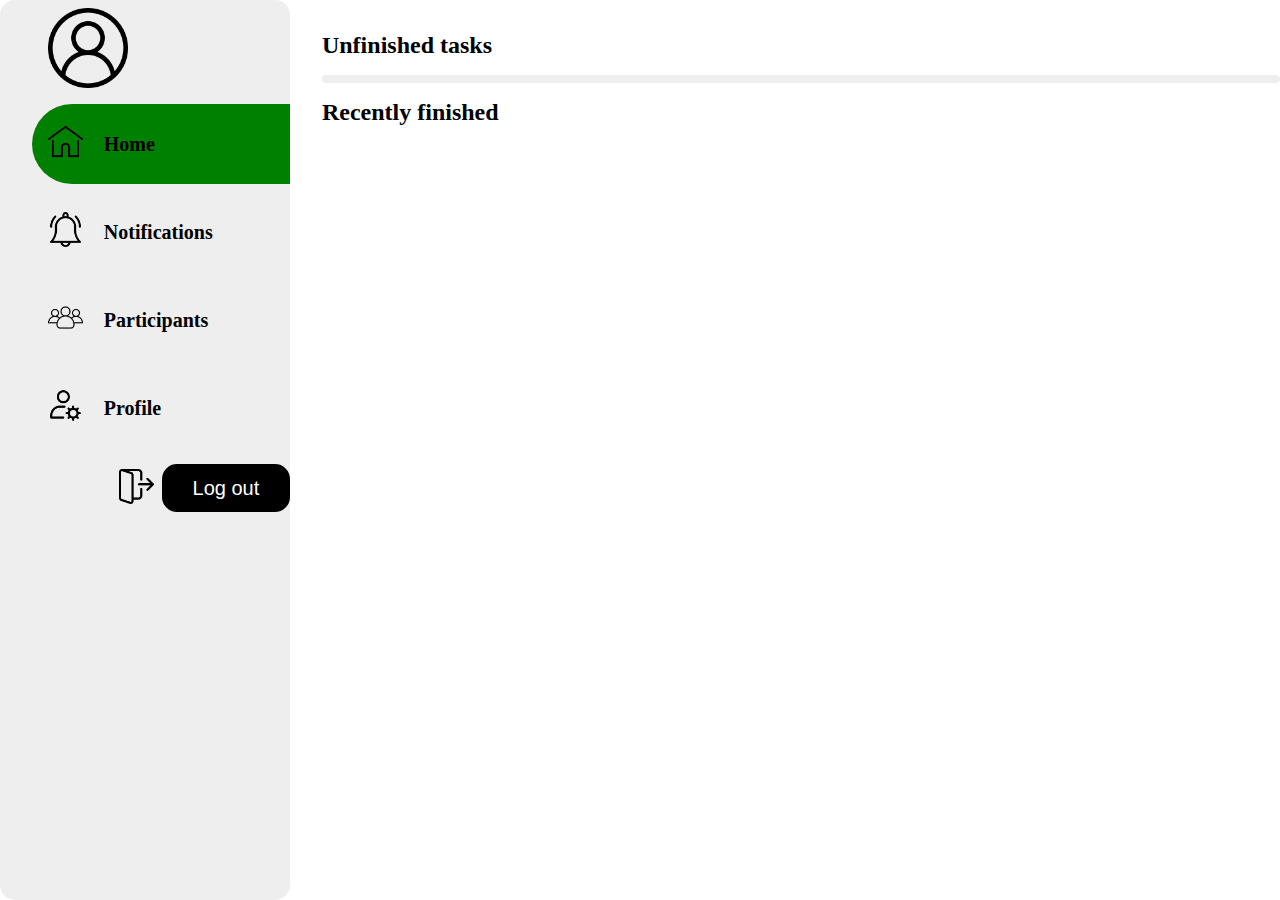
==== commit 2728de87: "Displaying Tasks and Participants in the Employee homepage from database" ====
--- a/html/emp_home.html
+++ b/html/emp_home.html
@@ -13,39 +13,39 @@
         <div class="side_bar">
             <div class="identity">
                 <div class="profile">
-                    <img src="../imgs/user.png" alt="">
+                    <img src="../../imgs/user.png" alt="">
                 </div>
                 <div class="username">Username</div>
             </div>
             <div class="navigation_bar">
-                <a href="../html/emp_home.html">
+                <a href="" class="goto_home">
                     <div class="nav_btn" id="home_nav">
                     <div class="nav_icon">
-                        <img src="../imgs/home.png" alt="">
+                        <img src="../../imgs/home.png" alt="">
                     </div>
                     <div class="nav_name">Home</div>
                 </div>
                 </a>
-                <a href="../html/emp_notif.html">
+                <a href="" class="goto_notifications">
                     <div class="nav_btn" id="notif_nav">
                         <div class="nav_icon">
-                            <img src="../imgs/notification.png" alt="">
+                            <img src="../../imgs/notification.png" alt="">
                         </div>
                         <div class="nav_name">Notifications</div>
                     </div>
                 </a>
-                <a href="../html/emp_part.html">
+                <a href="" class="goto_participants">
                     <div class="nav_btn" id="part_nav">
                         <div class="nav_icon">
-                            <img src="../imgs/group.png" alt="">
+                            <img src="../../imgs/group.png" alt="">
                         </div>
                         <div class="nav_name">Participants</div>
                     </div>
                 </a>
-                <a href="../html/emp_setting.html">
+                <a href="" class="goto_settings">
                     <div class="nav_btn" id="setting_nav">
                         <div class="nav_icon">
-                            <img src="../imgs/user-profile.png" alt="">
+                            <img src="../../imgs/user-profile.png" alt="">
                         </div>
                         <div class="nav_name">Profile</div>
                     </div>
@@ -53,9 +53,9 @@
             </div>
             <div class="logout_div">
                 <div class="logout_img">
-                    <img src="../imgs/logout.png" alt="">
+                    <img src="../../imgs/logout.png" alt="">
                 </div>
-                <button class="logout_btn"><a href="../index.html">Log out</a></button>
+                <button class="logout_btn"><a href="/" class="logout">Log out</a></button>
             </div>
         </div>
         
@@ -64,7 +64,7 @@
         <div class="home">
             <h2 class="title">Unfinished tasks</h2>
             <div class="unfinished_div">
-                <div class="single_task">
+                <!-- <div class="single_task">
                     <div class="task_title">March M report</div>
                     <div class="task_desc">
                         Providing a summary of all of the activities that have occurred 
@@ -75,73 +75,15 @@
                         <div class="deadline">BB: 12/03/23</div>
                         <div class="problem"><p class="report">Any problem?<a href=""> Report</a></p></div>
                     </div>
-                </div>
-                <div class="single_task">
-                    <div class="task_title">Intro to Java</div>
-                    <div class="task_desc">
-                        Providing a summary of all of the activities that have occurred 
-                        and are in progress during March
-                    </div>
-                    <button class="submit">Submit task</button>
-                    <div class="bottom_div">
-                        <div class="deadline">BB: 12/03/23</div>
-                        <div class="problem"><p class="report">Any problem? <a href="">Report</a></p></div>
-                    </div>
-                </div>
-                <div class="single_task">
-                    <div class="task_title">Into to Java</div>
-                    <div class="task_desc">
-                        Providing a summary of all of the activities that have occurred 
-                        and are in progress during March
-                    </div>
-                    <button class="submit">Submit task</button>
-                    <div class="bottom_div">
-                        <div class="deadline">BB: 12/03/23</div>
-                        <div class="problem"><p class="report">Any problem? <a href="">Report</a></p></div>
-                    </div>
-                </div>
-                <div class="single_task">
-                    <div class="task_title">Python introduction</div>
-                    <div class="task_desc">
-                        Providing a summary of all of the activities that have occurred 
-                        and are in progress during March
-                    </div>
-                    <button class="submit">Submit task</button>
-                    <div class="bottom_div">
-                        <div class="deadline">BB: 12/03/23</div>
-                        <div class="problem"><p class="report">Any problem? <a href="">Report</a></p></div>
-                    </div>
-                </div>
-                <div class="single_task">
-                    <div class="task_title">Python introduction</div>
-                    <div class="task_desc">
-                        Providing a summary of all of the activities that have occurred 
-                        and are in progress during March
-                    </div>
-                    <button class="submit">Submit task</button>
-                    <div class="bottom_div">
-                        <div class="deadline">BB: 12/03/23</div>
-                        <div class="problem"><p class="report">Any problem? <a href="">Report</a></p></div>
-                    </div>
-                </div>
+                </div> -->
             </div>
             <h2 class="title">Recently finished</h2>
             <div class="fin_div">
-                <div class="task">
+                <!-- <div class="task">
                     <div class="task_title">Effects of Internet</div>
                     <p class="review">Review..</p>
                     <div class="acc_date">Approved on 07/03/23</div>
-                </div>
-                <div class="task">
-                    <div class="task_title">programming habits</div>
-                    <p class="review">Review..</p>
-                    <div class="acc_date">Approved on 09/03/23</div>
-                </div>
-                <div class="task">
-                    <div class="task_title">History of ai</div>
-                    <p class="review">Review..</p>
-                    <div class="acc_date">Approved on 05/03/23</div>
-                </div>
+                </div> -->
             </div>
         </div>
     </div>
--- a/css/emp_home.css
+++ b/css/emp_home.css
@@ -253,9 +253,6 @@
 /* RESPONSIVENESS */
 
 @media only screen and (max-width: 1000px) {
-    .side_bar {
-      background-color: lightblue;
-    }
     .username{
         display: none;
     }
@@ -340,6 +337,15 @@
 }
 
 @media only screen and (max-width: 600px) {
+    .side{
+        display: none;
+    }
+    .side_bar{
+        display: none;
+    }
+    .profile img{
+        display: block;
+    }
     .nav_icon{
         display: block;
         margin-left: 2rem;
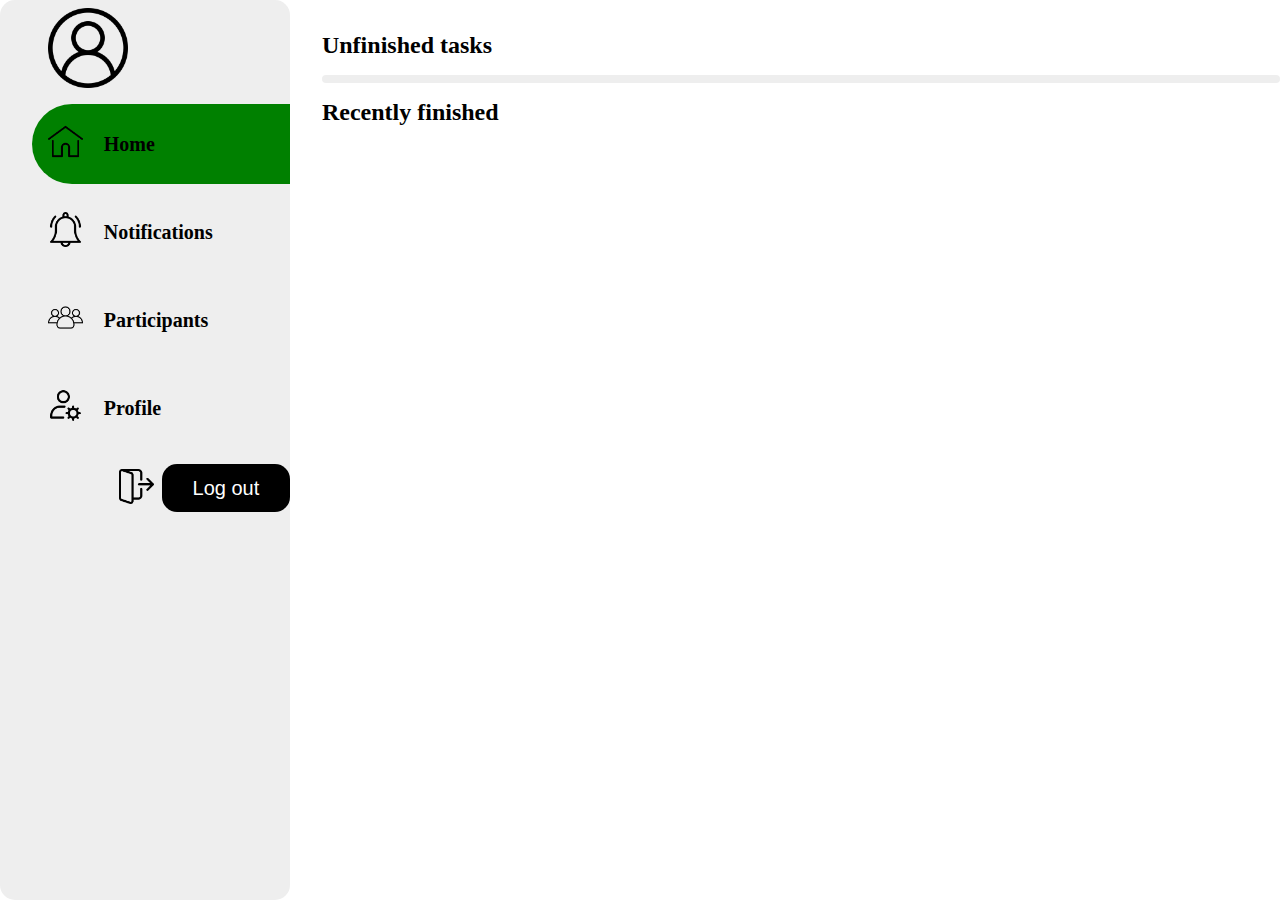
==== commit daf0d688: "Worked on inserting tasks and participants in UI" ====
--- a/html/emp_home.html
+++ b/html/emp_home.html
@@ -15,7 +15,7 @@
                 <div class="profile">
                     <img src="../../imgs/user.png" alt="">
                 </div>
-                <div class="username">Username</div>
+                <div class="username"></div>
             </div>
             <div class="navigation_bar">
                 <a href="" class="goto_home">
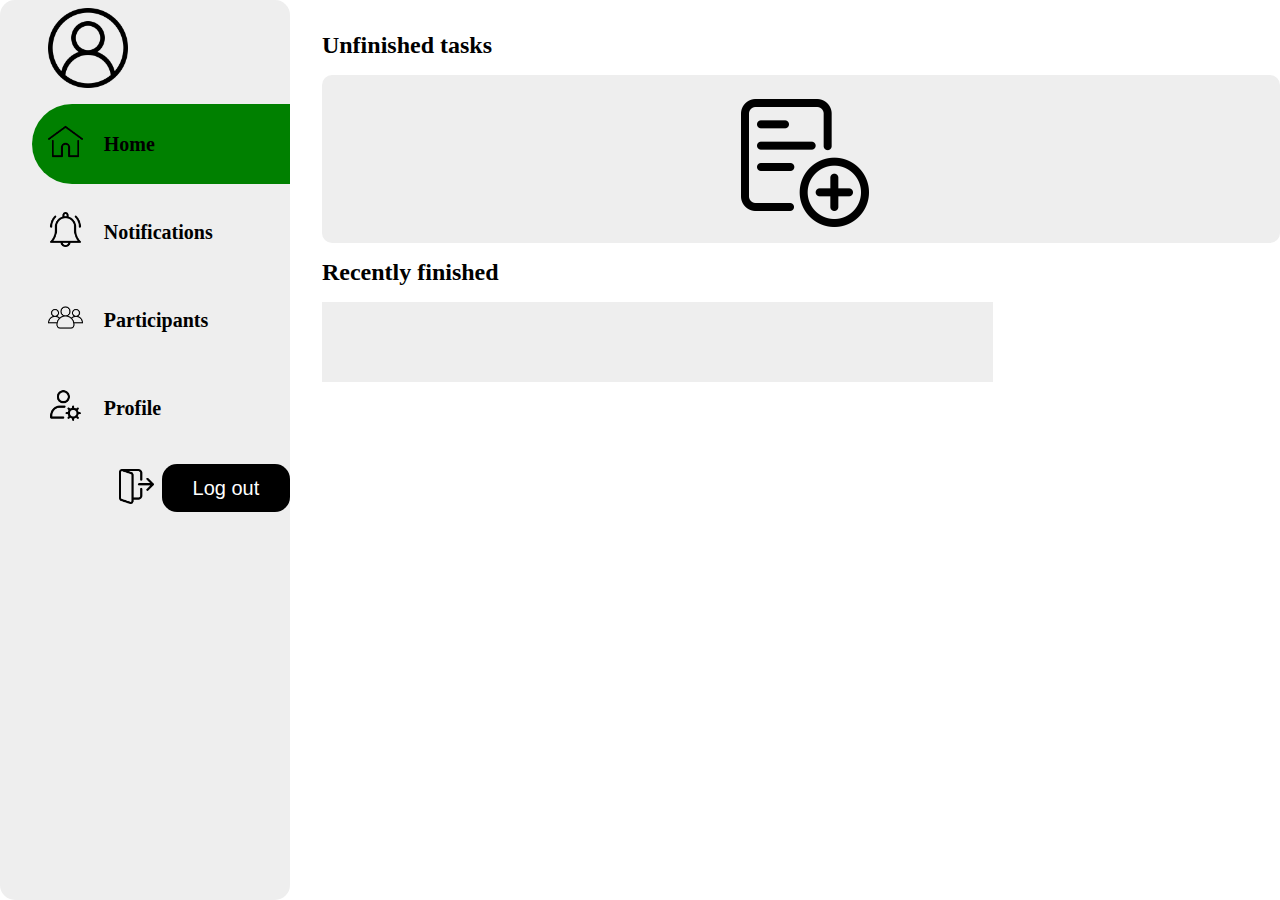
==== commit 48c13fe6: "Add new task feature" ====
--- a/html/emp_home.html
+++ b/html/emp_home.html
@@ -8,6 +8,22 @@
     <link rel="stylesheet" href="../css/emp_home.css">
 </head>
 <body>
+    <div class="overlay">
+        <div class="container">
+            <h2 class="log">Create task</h2>
+            <img src="../imgs/cancel.png" alt="" class="close">
+            
+            <form>
+                <div class="error">Error</div>
+                <div>
+                    <input type="text" class="add_title" placeholder="Task title" required="required">
+                    <input type="text" class="add_description" placeholder="Description" required="required">
+                    <input type="date" class="add_deadline" placeholder="Deadline" required="required">
+                    <button class="add_submit">Create</button>
+                </div>
+            </form>
+        </div>
+    </div>
     <div class="all">
         <div class="side"></div>
         <div class="side_bar">
@@ -76,6 +92,9 @@
                         <div class="problem"><p class="report">Any problem?<a href=""> Report</a></p></div>
                     </div>
                 </div> -->
+                <div class="create_btn">
+                    <img src="../imgs/add_task.png" alt="" draggable="false">
+                </div>
             </div>
             <h2 class="title">Recently finished</h2>
             <div class="fin_div">
--- a/css/emp_home.css
+++ b/css/emp_home.css
@@ -29,6 +29,103 @@
     cursor: default;
 }
 
+.error{
+    position: relative;
+    width: 100%;
+    height: 2rem;
+    text-align: center;
+    justify-content: center;
+    margin-top: 0rem;
+    margin-bottom: -3rem;
+    font-size: 20px;
+    /* display: none; */
+    color: red;
+}
+.overlay{
+    width: 100%;
+    height: 100vh;
+    background-color:var(--overlay-background);
+    backdrop-filter: blur(3px);
+    position: absolute;
+    z-index: 1;
+    display: none;
+    padding-top: 5rem;
+}
+.container{
+    width: 24rem;
+    height: 30rem;
+    margin: auto;
+    border-radius: 15px;
+    border: 2px solid var(--primary-color);
+    background-color: var(--background-secondary);
+}
+.container .log{
+    text-align: center;
+    margin: 1rem auto ;
+    font-size: 30px;
+    color: var(--primary-color);
+    font-family: sans-serif;
+}
+.close{
+    /* background-color: var(--primary-color); */
+    height: 24px;
+    width: 24px;
+    position: relative;
+    margin-top: -3.5rem;
+    margin-right: 1rem;
+    border-radius: 50%;
+    float: right;
+}
+.close:hover{
+    cursor: pointer;
+}
+form div{
+    height: fit-content;
+    margin: 4rem auto;
+    padding: .5rem 3rem 2rem 2rem;
+    /* background-color: blue; */
+    
+}
+form div p{
+    float: right;
+    margin-top: .5rem;
+    font-style: italic;
+}
+form div p a{
+    font-style: normal;
+    color: var(--primary-color);
+}
+input{
+    width: 20rem;
+    height: 2.5rem;
+    margin-bottom: 1rem;
+    font-size: 20px;
+    color: var(--primary-color);
+    outline: none;
+}
+input:hover{
+    outline-offset: 0px;
+    outline: 1px solid var(--primary-color);
+}
+input::placeholder{
+    font-style: italic;  
+    font-size: 20px;
+    font-family: 'Times New Roman', Times, serif;
+}
+.add_submit{
+    width: 20rem;
+    height: 3rem;
+    background-color: var(--black);
+    border: none;
+    border-radius: 3px;
+    color: var(--white);
+    font-size: larger;
+}
+.add_submit:hover{
+    cursor: pointer;
+}
+
+
 /* SIDE BAR */
 
 .side{
@@ -160,9 +257,9 @@
     margin-bottom: 1rem;
 }
 .unfinished_div{
-    height: fit-content;
-    display: flex;
-    flex-direction: row;
+    min-height: 5rem;
+    display: flex;
+    flex-direction: row-reverse;
     margin-bottom: 1rem;
     border-radius: 10px;
     gap: 1rem;
@@ -173,7 +270,6 @@
 .single_task{
     max-width: 20rem;
     min-width: 18rem;
-    height: 20rem;
     display: flex;
     flex-direction: column;
     border: 2px solid var(--primary-color);
@@ -207,18 +303,44 @@
     cursor: pointer;
 }
 .bottom_div{
-    width: 100%;
+    gap: 2rem;
+    width: 100%;
+    display: flex;
+    height: fit-content;
+    flex-direction: row;
+    justify-content: end;
+}
+.single_task .deadline{
+    width: 100%;
+    margin-top: 1rem;
+    font-weight: bold;
+    float: right;
+    justify-content: end;
+}
+.create_btn{
+    max-width: 12rem;
+    min-width: 12rem;
     height: 10rem;
-    align-items: end;
-    display: flex;
-    flex-direction: row;
-    gap: 2rem;
-}
-.report a{
-    text-decoration: none;
+    margin: auto;
+    display: flex;
+    /* background-color: blueviolet; */
+}
+.create_btn img{
+    max-width: 9rem;
+    min-width: 9rem;
+    margin: auto;
+    height: fit-content;
+    position: relative;
+    padding: .5rem;
+}
+.create_btn img:hover{
+    border-width: 3px;
+    border-style: dashed;
+    cursor: pointer;
 }
 .fin_div{
-    height: fit-content;
+    min-height: 5rem;
+    width: 70%;
     background-color: var(--background-secondary);
     display: flex;
     flex-direction: column;
@@ -242,10 +364,15 @@
     font-size: 22px;
     text-transform: uppercase;
 }
-.task .review{
-    color: var(--primary-color);
-}
-.task .acc_date{
+.task .task_desc{
+    height: fit-content;
+}
+.task .bottom_div{
+    height: fit-content;
+    justify-content: end;
+}
+.task .deadline{
+    margin-top: .5rem;
     font-weight: bold;
     float: right;
 }
